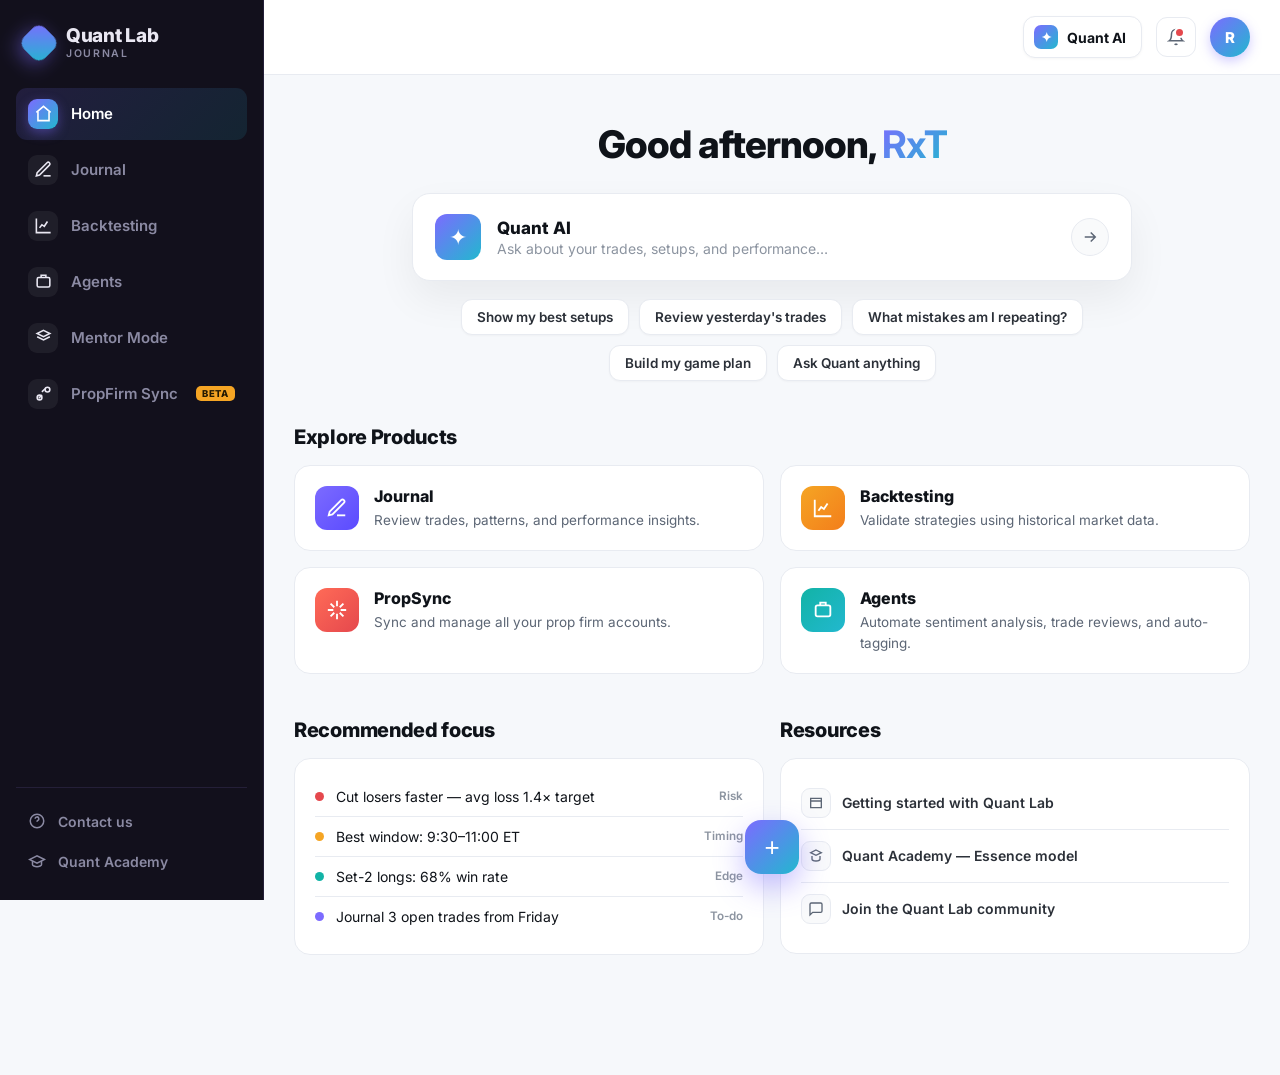
==== home.html @ 618a3f56 "Add Quant Lab home page (branded)" ====
<!doctype html>
<html lang="en">
<head>
<meta charset="utf-8">
<meta name="viewport" content="width=device-width, initial-scale=1">
<title>Quant Lab — Home</title>
<link rel="preconnect" href="https://fonts.googleapis.com">
<link rel="preconnect" href="https://fonts.gstatic.com" crossorigin>
<link href="https://fonts.googleapis.com/css2?family=Inter:wght@400;500;600;700;800&display=swap" rel="stylesheet">
<style>
:root{
  --bg:#f6f8fb; --panel:#ffffff; --ink:#0f1319; --muted:#5c6675; --faint:#8c94a0;
  --line:#e8ebf1; --soft:#f9fafb;
  --purple:#7c6bff; --cyan:#22b8cf; --green:#12b3a6; --amber:#f5a524; --red:#e5484d;
  --grad:linear-gradient(135deg,#7c6bff 0%,#22b8cf 100%);
  --side:#12101c; --side2:#17142400; --side-ink:#e9e7f2; --side-muted:#8b8aa3; --side-line:#241f38;
}
*{margin:0;padding:0;box-sizing:border-box}
html,body{height:100%}
body{font-family:Inter,-apple-system,Segoe UI,sans-serif;background:var(--bg);color:var(--ink);-webkit-font-smoothing:antialiased}
a{color:inherit;text-decoration:none}
.app{display:grid;grid-template-columns:264px 1fr;min-height:100vh}

/* ---------- Sidebar ---------- */
.sidebar{background:var(--side);color:var(--side-ink);display:flex;flex-direction:column;
  padding:20px 16px;position:sticky;top:0;height:100vh;border-right:1px solid var(--side-line)}
.brand{display:flex;align-items:center;gap:12px;padding:6px 8px 22px}
.logo{width:30px;height:30px;border-radius:9px;transform:rotate(45deg);background:var(--grad);
  box-shadow:0 6px 18px rgba(124,107,255,.45)}
.brand-text{font-weight:800;font-size:19px;letter-spacing:-.3px;line-height:1}
.brand-text span{display:block;font-weight:600;font-size:10.5px;letter-spacing:.16em;text-transform:uppercase;color:var(--side-muted);margin-top:4px}
.nav{display:flex;flex-direction:column;gap:4px;margin-top:6px}
.nav a{display:flex;align-items:center;gap:13px;padding:11px 12px;border-radius:11px;color:var(--side-muted);
  font-weight:600;font-size:15px;transition:.15s}
.nav a svg{width:19px;height:19px;flex:0 0 19px}
.nav a:hover{background:#ffffff0d;color:var(--side-ink)}
.nav a.active{background:linear-gradient(135deg,#7c6bff26,#22b8cf1f);color:#fff}
.nav a.active .ic{background:var(--grad);color:#fff}
.ic{width:30px;height:30px;border-radius:9px;display:grid;place-items:center;background:#ffffff0f;color:var(--side-ink);flex:0 0 30px}
.nav a.active .ic{box-shadow:0 4px 12px rgba(124,107,255,.4)}
.badge{margin-left:auto;font-size:9.5px;font-weight:800;letter-spacing:.08em;background:var(--amber);color:#241a02;
  padding:2px 6px;border-radius:5px}
.side-foot{margin-top:auto;display:flex;flex-direction:column;gap:2px;border-top:1px solid var(--side-line);padding-top:14px}
.side-foot a{display:flex;align-items:center;gap:12px;padding:10px 12px;border-radius:10px;color:var(--side-muted);font-weight:600;font-size:14px}
.side-foot a:hover{background:#ffffff0d;color:var(--side-ink)}
.side-foot svg{width:18px;height:18px}

/* ---------- Topbar ---------- */
.main{display:flex;flex-direction:column;min-width:0}
.topbar{display:flex;align-items:center;justify-content:space-between;padding:16px 30px;border-bottom:1px solid var(--line);background:var(--panel);position:sticky;top:0;z-index:5}
.ham{display:none;width:38px;height:38px;border-radius:10px;border:1px solid var(--line);background:#fff;place-items:center}
.ham svg{width:18px;height:18px}
.top-right{display:flex;align-items:center;gap:14px;margin-left:auto}
.ai-pill{display:flex;align-items:center;gap:9px;padding:8px 15px 8px 10px;border:1px solid var(--line);border-radius:12px;background:#fff;font-weight:700;font-size:14px;box-shadow:0 1px 3px rgba(15,19,25,.04)}
.ai-mark{width:24px;height:24px;border-radius:7px;background:var(--grad);display:grid;place-items:center;color:#fff;font-size:13px}
.bell{width:40px;height:40px;border-radius:11px;border:1px solid var(--line);background:#fff;display:grid;place-items:center;position:relative}
.bell svg{width:18px;height:18px;color:var(--muted)}
.bell::after{content:"";position:absolute;top:9px;right:10px;width:7px;height:7px;border-radius:50%;background:var(--red);border:2px solid #fff}
.avatar{width:40px;height:40px;border-radius:50%;background:var(--grad);display:grid;place-items:center;color:#fff;font-weight:800;font-size:15px;box-shadow:0 4px 12px rgba(124,107,255,.35)}

/* ---------- Content ---------- */
.content{padding:46px 30px 120px;max-width:1080px;margin:0 auto;width:100%}
.greeting{text-align:center;font-size:38px;font-weight:800;letter-spacing:-1px;margin-bottom:26px}
.greeting b{background:var(--grad);-webkit-background-clip:text;background-clip:text;-webkit-text-fill-color:transparent}

.assistant{background:#fff;border:1px solid var(--line);border-radius:18px;padding:20px 22px;display:flex;align-items:center;gap:16px;
  box-shadow:0 18px 40px rgba(15,19,25,.06);max-width:720px;margin:0 auto}
.assistant .big-mark{width:46px;height:46px;border-radius:12px;background:var(--grad);display:grid;place-items:center;color:#fff;font-size:22px;flex:0 0 46px}
.assistant .txt{flex:1;min-width:0}
.assistant .txt h3{font-size:17px;font-weight:800}
.assistant .txt p{font-size:14px;color:var(--faint);margin-top:2px}
.assistant .go{width:38px;height:38px;border-radius:50%;background:var(--soft);border:1px solid var(--line);display:grid;place-items:center;color:var(--muted)}
.chips{display:flex;flex-wrap:wrap;justify-content:center;gap:10px;margin:18px auto 0;max-width:720px}
.chip{background:#fff;border:1px solid var(--line);border-radius:11px;padding:9px 15px;font-size:13.5px;font-weight:600;color:#2b3038;
  box-shadow:0 1px 2px rgba(15,19,25,.03);transition:.15s}
.chip:hover{border-color:var(--purple);color:var(--purple);transform:translateY(-1px)}

.section-title{font-size:20px;font-weight:800;letter-spacing:-.3px;margin:44px 0 16px}
.grid{display:grid;grid-template-columns:1fr 1fr;gap:16px}
.tile{background:#fff;border:1px solid var(--line);border-radius:16px;padding:20px;display:flex;gap:15px;align-items:flex-start;transition:.15s}
.tile:hover{transform:translateY(-2px);box-shadow:0 16px 36px rgba(15,19,25,.08);border-color:#dfe3ea}
.tile .tic{width:44px;height:44px;border-radius:12px;display:grid;place-items:center;color:#fff;flex:0 0 44px}
.tile h4{font-size:16px;font-weight:800}
.tile p{font-size:13.5px;color:var(--muted);margin-top:4px;line-height:1.5}
.t-purple{background:linear-gradient(135deg,#7c6bff,#5b4bff)}
.t-amber{background:linear-gradient(135deg,#f5a524,#f37e1b)}
.t-red{background:linear-gradient(135deg,#ff6b57,#e5484d)}
.t-green{background:linear-gradient(135deg,#12b3a6,#22b8cf)}

.two-col{display:grid;grid-template-columns:1fr 1fr;gap:16px}
.card{background:#fff;border:1px solid var(--line);border-radius:16px;padding:18px 20px}
.card h4{font-size:15px;font-weight:800;margin-bottom:12px}
.focus-item{display:flex;align-items:center;gap:12px;padding:11px 0;border-bottom:1px solid var(--line);font-size:14px}
.focus-item:last-child{border-bottom:0}
.dot{width:9px;height:9px;border-radius:50%;flex:0 0 9px}
.focus-item small{margin-left:auto;color:var(--faint);font-weight:600}
.res a{display:flex;align-items:center;gap:11px;padding:11px 0;border-bottom:1px solid var(--line);font-size:14px;font-weight:600;color:#2b3038}
.res a:last-child{border-bottom:0}
.res a:hover{color:var(--purple)}
.res .ri{width:30px;height:30px;border-radius:9px;background:var(--soft);border:1px solid var(--line);display:grid;place-items:center;color:var(--muted)}

.fab{position:fixed;left:calc(50% + 132px);transform:translateX(-50%);bottom:26px;width:54px;height:54px;border-radius:16px;
  background:var(--grad);border:none;color:#fff;font-size:26px;display:grid;place-items:center;
  box-shadow:0 12px 30px rgba(124,107,255,.45);z-index:6}

/* ---------- Responsive ---------- */
.scrim{display:none}
@media(max-width:900px){
  .app{grid-template-columns:1fr}
  .sidebar{position:fixed;left:0;top:0;width:264px;z-index:30;transform:translateX(-100%);transition:.25s}
  .sidebar.open{transform:none}
  .ham{display:grid}
  .grid,.two-col{grid-template-columns:1fr}
  .greeting{font-size:30px}
  .content{padding:34px 18px 120px}
  .fab{left:auto;right:22px;transform:none}
  .scrim.show{display:block;position:fixed;inset:0;background:#0009;z-index:20}
}
</style>
</head>
<body>
<div class="app">
  <!-- Sidebar -->
  <aside class="sidebar" id="sidebar">
    <div class="brand"><div class="logo"></div><div class="brand-text">Quant Lab<span>Journal</span></div></div>
    <nav class="nav">
      <a class="active" href="#"><span class="ic"><svg viewBox="0 0 24 24" fill="none" stroke="currentColor" stroke-width="2"><path d="M3 10.5 12 3l9 7.5"/><path d="M5 9.5V21h14V9.5"/></svg></span>Home</a>
      <a href="#"><span class="ic"><svg viewBox="0 0 24 24" fill="none" stroke="currentColor" stroke-width="2"><path d="M12 20h9"/><path d="M16.5 3.5a2.1 2.1 0 0 1 3 3L7 19l-4 1 1-4Z"/></svg></span>Journal</a>
      <a href="#"><span class="ic"><svg viewBox="0 0 24 24" fill="none" stroke="currentColor" stroke-width="2"><path d="M3 3v18h18"/><path d="M7 15l3-4 3 2 4-6"/></svg></span>Backtesting</a>
      <a href="#"><span class="ic"><svg viewBox="0 0 24 24" fill="none" stroke="currentColor" stroke-width="2"><rect x="4" y="7" width="16" height="12" rx="2"/><path d="M9 7V4h6v3M9 13h.01M15 13h.01"/></svg></span>Agents</a>
      <a href="#"><span class="ic"><svg viewBox="0 0 24 24" fill="none" stroke="currentColor" stroke-width="2"><path d="M12 3l8 4-8 4-8-4 8-4Z"/><path d="M4 11l8 4 8-4"/></svg></span>Mentor Mode</a>
      <a href="#"><span class="ic"><svg viewBox="0 0 24 24" fill="none" stroke="currentColor" stroke-width="2"><path d="M14 6l-4 4M6 18l4-4"/><circle cx="17" cy="7" r="3"/><circle cx="7" cy="17" r="3"/></svg></span>PropFirm Sync<span class="badge">BETA</span></a>
    </nav>
    <div class="side-foot">
      <a href="#"><svg viewBox="0 0 24 24" fill="none" stroke="currentColor" stroke-width="2"><circle cx="12" cy="12" r="9"/><path d="M9.5 9a2.5 2.5 0 1 1 3.5 2.3c-.8.4-1 .9-1 1.7M12 17h.01"/></svg>Contact us</a>
      <a href="#"><svg viewBox="0 0 24 24" fill="none" stroke="currentColor" stroke-width="2"><path d="M22 10 12 5 2 10l10 5 10-5Z"/><path d="M6 12v5c0 1 2.7 2.5 6 2.5s6-1.5 6-2.5v-5"/></svg>Quant Academy</a>
    </div>
  </aside>
  <div class="scrim" id="scrim" onclick="toggle()"></div>

  <!-- Main -->
  <div class="main">
    <header class="topbar">
      <button class="ham" onclick="toggle()"><svg viewBox="0 0 24 24" fill="none" stroke="currentColor" stroke-width="2"><path d="M3 6h18M3 12h18M3 18h18"/></svg></button>
      <div class="top-right">
        <div class="ai-pill"><span class="ai-mark">✦</span>Quant AI</div>
        <button class="bell"><svg viewBox="0 0 24 24" fill="none" stroke="currentColor" stroke-width="2"><path d="M18 8a6 6 0 1 0-12 0c0 7-3 9-3 9h18s-3-2-3-9"/><path d="M13.7 21a2 2 0 0 1-3.4 0"/></svg></button>
        <div class="avatar">R</div>
      </div>
    </header>

    <main class="content">
      <h1 class="greeting">Good afternoon, <b>RxT</b></h1>

      <div class="assistant">
        <div class="big-mark">✦</div>
        <div class="txt">
          <h3>Quant AI</h3>
          <p>Ask about your trades, setups, and performance…</p>
        </div>
        <div class="go"><svg viewBox="0 0 24 24" width="18" fill="none" stroke="currentColor" stroke-width="2"><path d="M5 12h14M13 6l6 6-6 6"/></svg></div>
      </div>

      <div class="chips">
        <div class="chip">Show my best setups</div>
        <div class="chip">Review yesterday's trades</div>
        <div class="chip">What mistakes am I repeating?</div>
        <div class="chip">Build my game plan</div>
        <div class="chip">Ask Quant anything</div>
      </div>

      <h2 class="section-title">Explore Products</h2>
      <div class="grid">
        <a class="tile"><div class="tic t-purple"><svg viewBox="0 0 24 24" width="22" fill="none" stroke="currentColor" stroke-width="2"><path d="M12 20h9"/><path d="M16.5 3.5a2.1 2.1 0 0 1 3 3L7 19l-4 1 1-4Z"/></svg></div><div><h4>Journal</h4><p>Review trades, patterns, and performance insights.</p></div></a>
        <a class="tile"><div class="tic t-amber"><svg viewBox="0 0 24 24" width="22" fill="none" stroke="currentColor" stroke-width="2"><path d="M3 3v18h18"/><path d="M7 15l3-4 3 2 4-6"/></svg></div><div><h4>Backtesting</h4><p>Validate strategies using historical market data.</p></div></a>
        <a class="tile"><div class="tic t-red"><svg viewBox="0 0 24 24" width="22" fill="none" stroke="currentColor" stroke-width="2"><path d="M12 2v6M12 16v6M2 12h6M16 12h6M5 5l4 4M15 15l4 4M19 5l-4 4M9 15l-4 4"/></svg></div><div><h4>PropSync</h4><p>Sync and manage all your prop firm accounts.</p></div></a>
        <a class="tile"><div class="tic t-green"><svg viewBox="0 0 24 24" width="22" fill="none" stroke="currentColor" stroke-width="2"><rect x="4" y="7" width="16" height="12" rx="2"/><path d="M9 7V4h6v3M9 13h.01M15 13h.01"/></svg></div><div><h4>Agents</h4><p>Automate sentiment analysis, trade reviews, and auto-tagging.</p></div></a>
      </div>

      <div class="two-col" style="margin-top:44px">
        <div>
          <h2 class="section-title" style="margin:0 0 16px">Recommended focus</h2>
          <div class="card focus">
            <div class="focus-item"><span class="dot" style="background:var(--red)"></span>Cut losers faster — avg loss 1.4× target<small>Risk</small></div>
            <div class="focus-item"><span class="dot" style="background:var(--amber)"></span>Best window: 9:30–11:00 ET<small>Timing</small></div>
            <div class="focus-item"><span class="dot" style="background:var(--green)"></span>Set-2 longs: 68% win rate<small>Edge</small></div>
            <div class="focus-item"><span class="dot" style="background:var(--purple)"></span>Journal 3 open trades from Friday<small>To-do</small></div>
          </div>
        </div>
        <div>
          <h2 class="section-title" style="margin:0 0 16px">Resources</h2>
          <div class="card res">
            <a><span class="ri"><svg viewBox="0 0 24 24" width="16" fill="none" stroke="currentColor" stroke-width="2"><path d="M4 5h16v14H4zM4 9h16"/></svg></span>Getting started with Quant Lab</a>
            <a><span class="ri"><svg viewBox="0 0 24 24" width="16" fill="none" stroke="currentColor" stroke-width="2"><path d="M12 3l8 4-8 4-8-4 8-4Z"/><path d="M6 12v5c0 1 2.7 2.5 6 2.5s6-1.5 6-2.5v-5"/></svg></span>Quant Academy — Essence model</a>
            <a><span class="ri"><svg viewBox="0 0 24 24" width="16" fill="none" stroke="currentColor" stroke-width="2"><path d="M21 15a2 2 0 0 1-2 2H7l-4 4V5a2 2 0 0 1 2-2h14a2 2 0 0 1 2 2z"/></svg></span>Join the Quant Lab community</a>
          </div>
        </div>
      </div>
    </main>
  </div>
</div>

<button class="fab" title="New trade">+</button>
<script>
function toggle(){document.getElementById('sidebar').classList.toggle('open');document.getElementById('scrim').classList.toggle('show')}
</script>
</body>
</html>
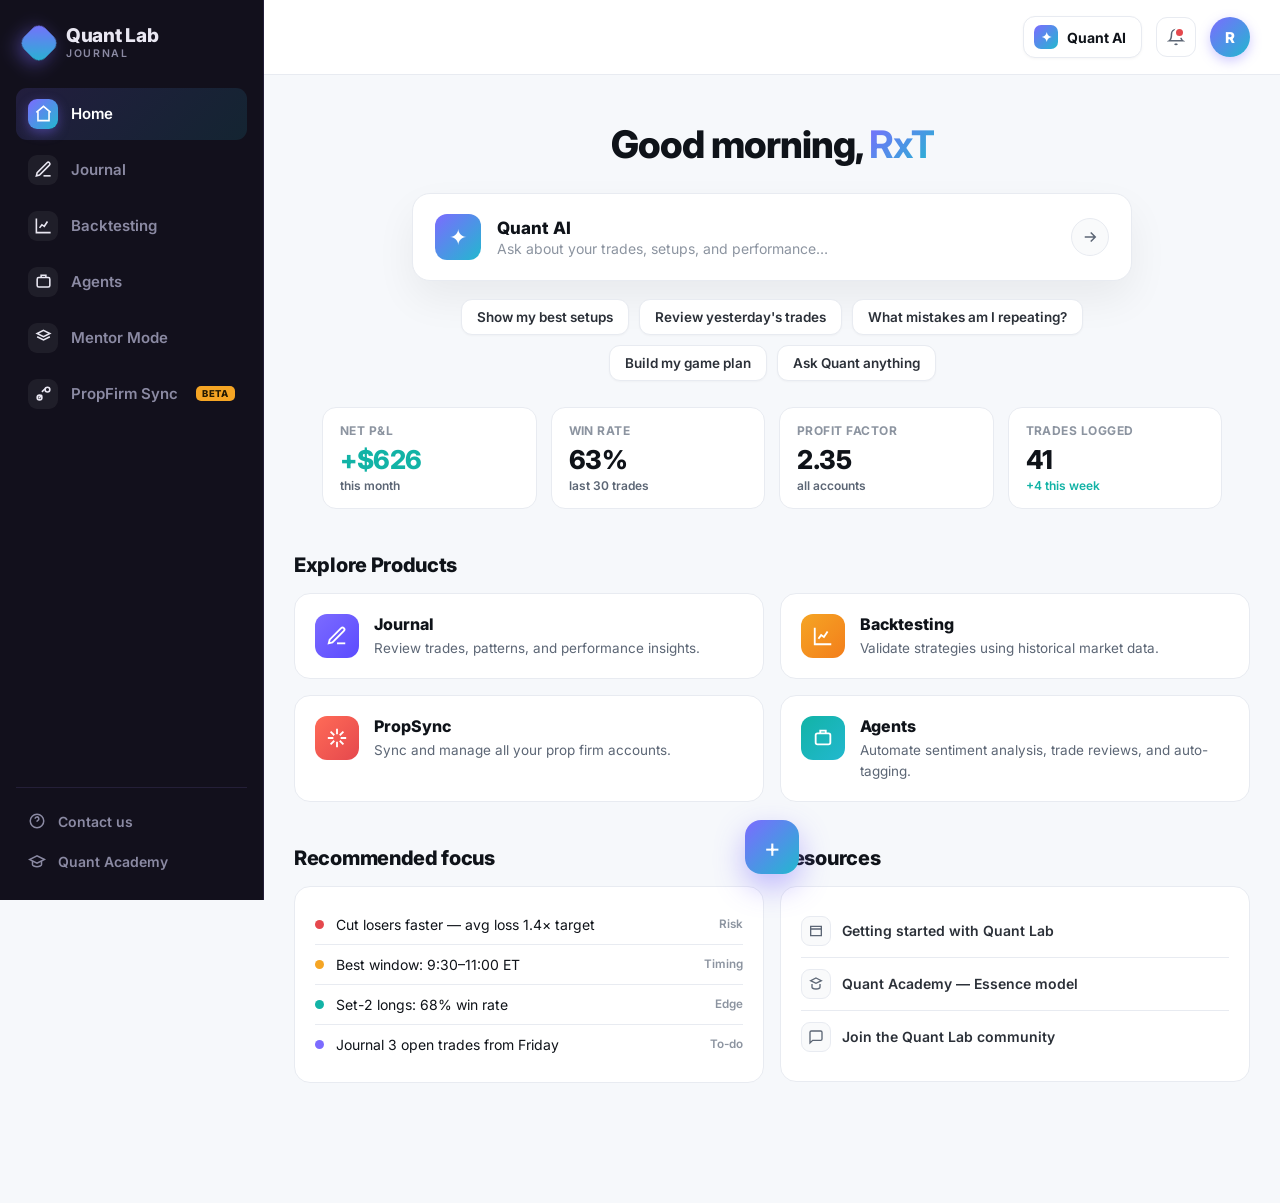
==== commit bc583bc2: "Wire journal links + flesh out home; add coming-soon pages" ====
--- a/home.html
+++ b/home.html
@@ -75,6 +75,13 @@
   box-shadow:0 1px 2px rgba(15,19,25,.03);transition:.15s}
 .chip:hover{border-color:var(--purple);color:var(--purple);transform:translateY(-1px)}
 
+.stats{display:grid;grid-template-columns:repeat(4,1fr);gap:14px;max-width:900px;margin:26px auto 0}
+.stat{background:#fff;border:1px solid var(--line);border-radius:14px;padding:15px 17px}
+.s-lbl{font-size:12px;font-weight:700;letter-spacing:.04em;text-transform:uppercase;color:var(--faint)}
+.s-val{font-size:26px;font-weight:800;letter-spacing:-.5px;margin-top:6px}
+.s-sub{font-size:12px;color:var(--muted);margin-top:3px;font-weight:600}
+.pos{color:var(--green)}
+
 .section-title{font-size:20px;font-weight:800;letter-spacing:-.3px;margin:44px 0 16px}
 .grid{display:grid;grid-template-columns:1fr 1fr;gap:16px}
 .tile{background:#fff;border:1px solid var(--line);border-radius:16px;padding:20px;display:flex;gap:15px;align-items:flex-start;transition:.15s}
@@ -124,12 +131,12 @@
   <aside class="sidebar" id="sidebar">
     <div class="brand"><div class="logo"></div><div class="brand-text">Quant Lab<span>Journal</span></div></div>
     <nav class="nav">
-      <a class="active" href="#"><span class="ic"><svg viewBox="0 0 24 24" fill="none" stroke="currentColor" stroke-width="2"><path d="M3 10.5 12 3l9 7.5"/><path d="M5 9.5V21h14V9.5"/></svg></span>Home</a>
-      <a href="#"><span class="ic"><svg viewBox="0 0 24 24" fill="none" stroke="currentColor" stroke-width="2"><path d="M12 20h9"/><path d="M16.5 3.5a2.1 2.1 0 0 1 3 3L7 19l-4 1 1-4Z"/></svg></span>Journal</a>
-      <a href="#"><span class="ic"><svg viewBox="0 0 24 24" fill="none" stroke="currentColor" stroke-width="2"><path d="M3 3v18h18"/><path d="M7 15l3-4 3 2 4-6"/></svg></span>Backtesting</a>
-      <a href="#"><span class="ic"><svg viewBox="0 0 24 24" fill="none" stroke="currentColor" stroke-width="2"><rect x="4" y="7" width="16" height="12" rx="2"/><path d="M9 7V4h6v3M9 13h.01M15 13h.01"/></svg></span>Agents</a>
-      <a href="#"><span class="ic"><svg viewBox="0 0 24 24" fill="none" stroke="currentColor" stroke-width="2"><path d="M12 3l8 4-8 4-8-4 8-4Z"/><path d="M4 11l8 4 8-4"/></svg></span>Mentor Mode</a>
-      <a href="#"><span class="ic"><svg viewBox="0 0 24 24" fill="none" stroke="currentColor" stroke-width="2"><path d="M14 6l-4 4M6 18l4-4"/><circle cx="17" cy="7" r="3"/><circle cx="7" cy="17" r="3"/></svg></span>PropFirm Sync<span class="badge">BETA</span></a>
+      <a class="active" href="home.html"><span class="ic"><svg viewBox="0 0 24 24" fill="none" stroke="currentColor" stroke-width="2"><path d="M3 10.5 12 3l9 7.5"/><path d="M5 9.5V21h14V9.5"/></svg></span>Home</a>
+      <a href="index.html#trades"><span class="ic"><svg viewBox="0 0 24 24" fill="none" stroke="currentColor" stroke-width="2"><path d="M12 20h9"/><path d="M16.5 3.5a2.1 2.1 0 0 1 3 3L7 19l-4 1 1-4Z"/></svg></span>Journal</a>
+      <a href="soon.html?p=Backtesting"><span class="ic"><svg viewBox="0 0 24 24" fill="none" stroke="currentColor" stroke-width="2"><path d="M3 3v18h18"/><path d="M7 15l3-4 3 2 4-6"/></svg></span>Backtesting</a>
+      <a href="index.html#insights"><span class="ic"><svg viewBox="0 0 24 24" fill="none" stroke="currentColor" stroke-width="2"><rect x="4" y="7" width="16" height="12" rx="2"/><path d="M9 7V4h6v3M9 13h.01M15 13h.01"/></svg></span>Agents</a>
+      <a href="soon.html?p=Mentor+Mode"><span class="ic"><svg viewBox="0 0 24 24" fill="none" stroke="currentColor" stroke-width="2"><path d="M12 3l8 4-8 4-8-4 8-4Z"/><path d="M4 11l8 4 8-4"/></svg></span>Mentor Mode</a>
+      <a href="index.html#propfirm"><span class="ic"><svg viewBox="0 0 24 24" fill="none" stroke="currentColor" stroke-width="2"><path d="M14 6l-4 4M6 18l4-4"/><circle cx="17" cy="7" r="3"/><circle cx="7" cy="17" r="3"/></svg></span>PropFirm Sync<span class="badge">BETA</span></a>
     </nav>
     <div class="side-foot">
       <a href="#"><svg viewBox="0 0 24 24" fill="none" stroke="currentColor" stroke-width="2"><circle cx="12" cy="12" r="9"/><path d="M9.5 9a2.5 2.5 0 1 1 3.5 2.3c-.8.4-1 .9-1 1.7M12 17h.01"/></svg>Contact us</a>
@@ -150,31 +157,39 @@
     </header>
 
     <main class="content">
-      <h1 class="greeting">Good afternoon, <b>RxT</b></h1>
-
-      <div class="assistant">
+      <h1 class="greeting"><span id="greet">Good afternoon, </span><b>RxT</b></h1>
+
+      <a class="assistant" href="index.html#insights">
         <div class="big-mark">✦</div>
         <div class="txt">
           <h3>Quant AI</h3>
           <p>Ask about your trades, setups, and performance…</p>
         </div>
         <div class="go"><svg viewBox="0 0 24 24" width="18" fill="none" stroke="currentColor" stroke-width="2"><path d="M5 12h14M13 6l6 6-6 6"/></svg></div>
-      </div>
+      </a>
 
       <div class="chips">
-        <div class="chip">Show my best setups</div>
-        <div class="chip">Review yesterday's trades</div>
-        <div class="chip">What mistakes am I repeating?</div>
-        <div class="chip">Build my game plan</div>
-        <div class="chip">Ask Quant anything</div>
+        <a class="chip" href="index.html#insights">Show my best setups</a>
+        <a class="chip" href="index.html#trades">Review yesterday's trades</a>
+        <a class="chip" href="index.html#insights">What mistakes am I repeating?</a>
+        <a class="chip" href="index.html#playbook">Build my game plan</a>
+        <a class="chip" href="index.html#insights">Ask Quant anything</a>
+      </div>
+
+      <!-- Stats glance -->
+      <div class="stats">
+        <div class="stat"><div class="s-lbl">Net P&amp;L</div><div class="s-val pos">+$626</div><div class="s-sub">this month</div></div>
+        <div class="stat"><div class="s-lbl">Win rate</div><div class="s-val">63%</div><div class="s-sub">last 30 trades</div></div>
+        <div class="stat"><div class="s-lbl">Profit factor</div><div class="s-val">2.35</div><div class="s-sub">all accounts</div></div>
+        <div class="stat"><div class="s-lbl">Trades logged</div><div class="s-val">41</div><div class="s-sub pos">+4 this week</div></div>
       </div>
 
       <h2 class="section-title">Explore Products</h2>
       <div class="grid">
-        <a class="tile"><div class="tic t-purple"><svg viewBox="0 0 24 24" width="22" fill="none" stroke="currentColor" stroke-width="2"><path d="M12 20h9"/><path d="M16.5 3.5a2.1 2.1 0 0 1 3 3L7 19l-4 1 1-4Z"/></svg></div><div><h4>Journal</h4><p>Review trades, patterns, and performance insights.</p></div></a>
-        <a class="tile"><div class="tic t-amber"><svg viewBox="0 0 24 24" width="22" fill="none" stroke="currentColor" stroke-width="2"><path d="M3 3v18h18"/><path d="M7 15l3-4 3 2 4-6"/></svg></div><div><h4>Backtesting</h4><p>Validate strategies using historical market data.</p></div></a>
-        <a class="tile"><div class="tic t-red"><svg viewBox="0 0 24 24" width="22" fill="none" stroke="currentColor" stroke-width="2"><path d="M12 2v6M12 16v6M2 12h6M16 12h6M5 5l4 4M15 15l4 4M19 5l-4 4M9 15l-4 4"/></svg></div><div><h4>PropSync</h4><p>Sync and manage all your prop firm accounts.</p></div></a>
-        <a class="tile"><div class="tic t-green"><svg viewBox="0 0 24 24" width="22" fill="none" stroke="currentColor" stroke-width="2"><rect x="4" y="7" width="16" height="12" rx="2"/><path d="M9 7V4h6v3M9 13h.01M15 13h.01"/></svg></div><div><h4>Agents</h4><p>Automate sentiment analysis, trade reviews, and auto-tagging.</p></div></a>
+        <a class="tile" href="index.html#dashboard"><div class="tic t-purple"><svg viewBox="0 0 24 24" width="22" fill="none" stroke="currentColor" stroke-width="2"><path d="M12 20h9"/><path d="M16.5 3.5a2.1 2.1 0 0 1 3 3L7 19l-4 1 1-4Z"/></svg></div><div><h4>Journal</h4><p>Review trades, patterns, and performance insights.</p></div></a>
+        <a class="tile" href="soon.html?p=Backtesting"><div class="tic t-amber"><svg viewBox="0 0 24 24" width="22" fill="none" stroke="currentColor" stroke-width="2"><path d="M3 3v18h18"/><path d="M7 15l3-4 3 2 4-6"/></svg></div><div><h4>Backtesting</h4><p>Validate strategies using historical market data.</p></div></a>
+        <a class="tile" href="index.html#propfirm"><div class="tic t-red"><svg viewBox="0 0 24 24" width="22" fill="none" stroke="currentColor" stroke-width="2"><path d="M12 2v6M12 16v6M2 12h6M16 12h6M5 5l4 4M15 15l4 4M19 5l-4 4M9 15l-4 4"/></svg></div><div><h4>PropSync</h4><p>Sync and manage all your prop firm accounts.</p></div></a>
+        <a class="tile" href="index.html#insights"><div class="tic t-green"><svg viewBox="0 0 24 24" width="22" fill="none" stroke="currentColor" stroke-width="2"><rect x="4" y="7" width="16" height="12" rx="2"/><path d="M9 7V4h6v3M9 13h.01M15 13h.01"/></svg></div><div><h4>Agents</h4><p>Automate sentiment analysis, trade reviews, and auto-tagging.</p></div></a>
       </div>
 
       <div class="two-col" style="margin-top:44px">
@@ -190,9 +205,9 @@
         <div>
           <h2 class="section-title" style="margin:0 0 16px">Resources</h2>
           <div class="card res">
-            <a><span class="ri"><svg viewBox="0 0 24 24" width="16" fill="none" stroke="currentColor" stroke-width="2"><path d="M4 5h16v14H4zM4 9h16"/></svg></span>Getting started with Quant Lab</a>
-            <a><span class="ri"><svg viewBox="0 0 24 24" width="16" fill="none" stroke="currentColor" stroke-width="2"><path d="M12 3l8 4-8 4-8-4 8-4Z"/><path d="M6 12v5c0 1 2.7 2.5 6 2.5s6-1.5 6-2.5v-5"/></svg></span>Quant Academy — Essence model</a>
-            <a><span class="ri"><svg viewBox="0 0 24 24" width="16" fill="none" stroke="currentColor" stroke-width="2"><path d="M21 15a2 2 0 0 1-2 2H7l-4 4V5a2 2 0 0 1 2-2h14a2 2 0 0 1 2 2z"/></svg></span>Join the Quant Lab community</a>
+            <a href="index.html#dashboard"><span class="ri"><svg viewBox="0 0 24 24" width="16" fill="none" stroke="currentColor" stroke-width="2"><path d="M4 5h16v14H4zM4 9h16"/></svg></span>Getting started with Quant Lab</a>
+            <a href="https://thequantlab.trading" target="_blank"><span class="ri"><svg viewBox="0 0 24 24" width="16" fill="none" stroke="currentColor" stroke-width="2"><path d="M12 3l8 4-8 4-8-4 8-4Z"/><path d="M6 12v5c0 1 2.7 2.5 6 2.5s6-1.5 6-2.5v-5"/></svg></span>Quant Academy — Essence model</a>
+            <a href="https://x.com/quantlabHQ" target="_blank"><span class="ri"><svg viewBox="0 0 24 24" width="16" fill="none" stroke="currentColor" stroke-width="2"><path d="M21 15a2 2 0 0 1-2 2H7l-4 4V5a2 2 0 0 1 2-2h14a2 2 0 0 1 2 2z"/></svg></span>Join the Quant Lab community</a>
           </div>
         </div>
       </div>
@@ -200,9 +215,12 @@
   </div>
 </div>
 
-<button class="fab" title="New trade">+</button>
+<a class="fab" href="index.html#trades" title="Log a trade">+</a>
 <script>
 function toggle(){document.getElementById('sidebar').classList.toggle('open');document.getElementById('scrim').classList.toggle('show')}
+// time-aware greeting
+(function(){var h=new Date().getHours();var g=h<12?'Good morning':h<18?'Good afternoon':'Good evening';
+  var el=document.getElementById('greet');if(el)el.textContent=g+', ';})();
 </script>
 </body>
 </html>
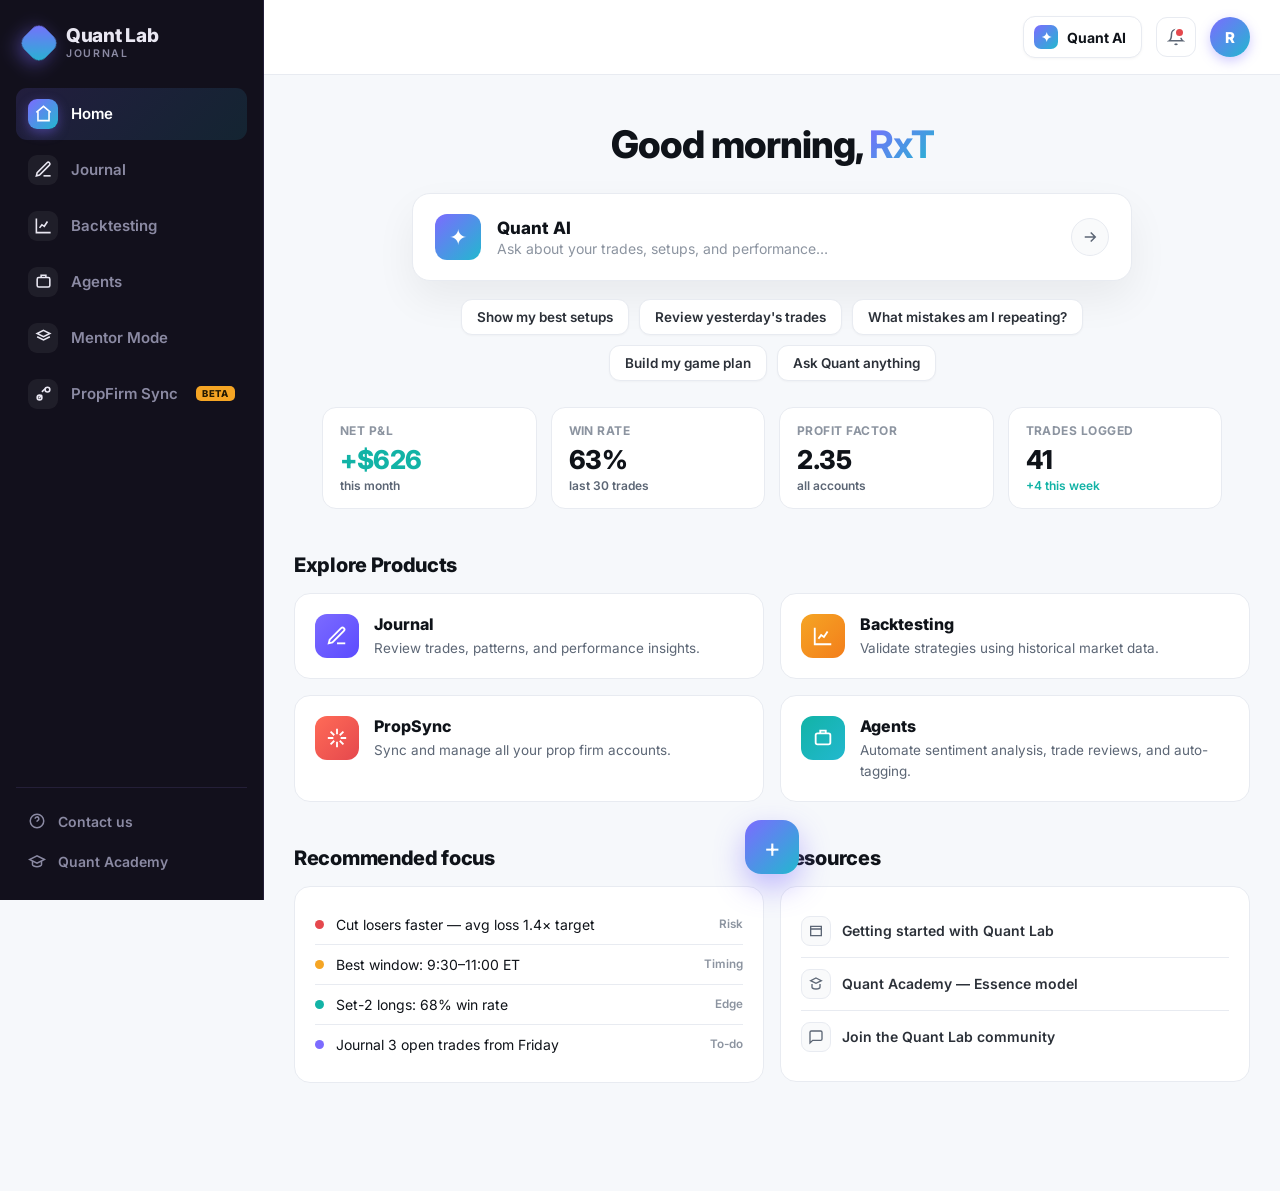
==== commit d68d6b55: "Make home the landing (/); move journal app to journal.html" ====
--- a/home.html
+++ b/home.html
@@ -1,226 +1,4 @@
-<!doctype html>
-<html lang="en">
-<head>
-<meta charset="utf-8">
-<meta name="viewport" content="width=device-width, initial-scale=1">
-<title>Quant Lab — Home</title>
-<link rel="preconnect" href="https://fonts.googleapis.com">
-<link rel="preconnect" href="https://fonts.gstatic.com" crossorigin>
-<link href="https://fonts.googleapis.com/css2?family=Inter:wght@400;500;600;700;800&display=swap" rel="stylesheet">
-<style>
-:root{
-  --bg:#f6f8fb; --panel:#ffffff; --ink:#0f1319; --muted:#5c6675; --faint:#8c94a0;
-  --line:#e8ebf1; --soft:#f9fafb;
-  --purple:#7c6bff; --cyan:#22b8cf; --green:#12b3a6; --amber:#f5a524; --red:#e5484d;
-  --grad:linear-gradient(135deg,#7c6bff 0%,#22b8cf 100%);
-  --side:#12101c; --side2:#17142400; --side-ink:#e9e7f2; --side-muted:#8b8aa3; --side-line:#241f38;
-}
-*{margin:0;padding:0;box-sizing:border-box}
-html,body{height:100%}
-body{font-family:Inter,-apple-system,Segoe UI,sans-serif;background:var(--bg);color:var(--ink);-webkit-font-smoothing:antialiased}
-a{color:inherit;text-decoration:none}
-.app{display:grid;grid-template-columns:264px 1fr;min-height:100vh}
-
-/* ---------- Sidebar ---------- */
-.sidebar{background:var(--side);color:var(--side-ink);display:flex;flex-direction:column;
-  padding:20px 16px;position:sticky;top:0;height:100vh;border-right:1px solid var(--side-line)}
-.brand{display:flex;align-items:center;gap:12px;padding:6px 8px 22px}
-.logo{width:30px;height:30px;border-radius:9px;transform:rotate(45deg);background:var(--grad);
-  box-shadow:0 6px 18px rgba(124,107,255,.45)}
-.brand-text{font-weight:800;font-size:19px;letter-spacing:-.3px;line-height:1}
-.brand-text span{display:block;font-weight:600;font-size:10.5px;letter-spacing:.16em;text-transform:uppercase;color:var(--side-muted);margin-top:4px}
-.nav{display:flex;flex-direction:column;gap:4px;margin-top:6px}
-.nav a{display:flex;align-items:center;gap:13px;padding:11px 12px;border-radius:11px;color:var(--side-muted);
-  font-weight:600;font-size:15px;transition:.15s}
-.nav a svg{width:19px;height:19px;flex:0 0 19px}
-.nav a:hover{background:#ffffff0d;color:var(--side-ink)}
-.nav a.active{background:linear-gradient(135deg,#7c6bff26,#22b8cf1f);color:#fff}
-.nav a.active .ic{background:var(--grad);color:#fff}
-.ic{width:30px;height:30px;border-radius:9px;display:grid;place-items:center;background:#ffffff0f;color:var(--side-ink);flex:0 0 30px}
-.nav a.active .ic{box-shadow:0 4px 12px rgba(124,107,255,.4)}
-.badge{margin-left:auto;font-size:9.5px;font-weight:800;letter-spacing:.08em;background:var(--amber);color:#241a02;
-  padding:2px 6px;border-radius:5px}
-.side-foot{margin-top:auto;display:flex;flex-direction:column;gap:2px;border-top:1px solid var(--side-line);padding-top:14px}
-.side-foot a{display:flex;align-items:center;gap:12px;padding:10px 12px;border-radius:10px;color:var(--side-muted);font-weight:600;font-size:14px}
-.side-foot a:hover{background:#ffffff0d;color:var(--side-ink)}
-.side-foot svg{width:18px;height:18px}
-
-/* ---------- Topbar ---------- */
-.main{display:flex;flex-direction:column;min-width:0}
-.topbar{display:flex;align-items:center;justify-content:space-between;padding:16px 30px;border-bottom:1px solid var(--line);background:var(--panel);position:sticky;top:0;z-index:5}
-.ham{display:none;width:38px;height:38px;border-radius:10px;border:1px solid var(--line);background:#fff;place-items:center}
-.ham svg{width:18px;height:18px}
-.top-right{display:flex;align-items:center;gap:14px;margin-left:auto}
-.ai-pill{display:flex;align-items:center;gap:9px;padding:8px 15px 8px 10px;border:1px solid var(--line);border-radius:12px;background:#fff;font-weight:700;font-size:14px;box-shadow:0 1px 3px rgba(15,19,25,.04)}
-.ai-mark{width:24px;height:24px;border-radius:7px;background:var(--grad);display:grid;place-items:center;color:#fff;font-size:13px}
-.bell{width:40px;height:40px;border-radius:11px;border:1px solid var(--line);background:#fff;display:grid;place-items:center;position:relative}
-.bell svg{width:18px;height:18px;color:var(--muted)}
-.bell::after{content:"";position:absolute;top:9px;right:10px;width:7px;height:7px;border-radius:50%;background:var(--red);border:2px solid #fff}
-.avatar{width:40px;height:40px;border-radius:50%;background:var(--grad);display:grid;place-items:center;color:#fff;font-weight:800;font-size:15px;box-shadow:0 4px 12px rgba(124,107,255,.35)}
-
-/* ---------- Content ---------- */
-.content{padding:46px 30px 120px;max-width:1080px;margin:0 auto;width:100%}
-.greeting{text-align:center;font-size:38px;font-weight:800;letter-spacing:-1px;margin-bottom:26px}
-.greeting b{background:var(--grad);-webkit-background-clip:text;background-clip:text;-webkit-text-fill-color:transparent}
-
-.assistant{background:#fff;border:1px solid var(--line);border-radius:18px;padding:20px 22px;display:flex;align-items:center;gap:16px;
-  box-shadow:0 18px 40px rgba(15,19,25,.06);max-width:720px;margin:0 auto}
-.assistant .big-mark{width:46px;height:46px;border-radius:12px;background:var(--grad);display:grid;place-items:center;color:#fff;font-size:22px;flex:0 0 46px}
-.assistant .txt{flex:1;min-width:0}
-.assistant .txt h3{font-size:17px;font-weight:800}
-.assistant .txt p{font-size:14px;color:var(--faint);margin-top:2px}
-.assistant .go{width:38px;height:38px;border-radius:50%;background:var(--soft);border:1px solid var(--line);display:grid;place-items:center;color:var(--muted)}
-.chips{display:flex;flex-wrap:wrap;justify-content:center;gap:10px;margin:18px auto 0;max-width:720px}
-.chip{background:#fff;border:1px solid var(--line);border-radius:11px;padding:9px 15px;font-size:13.5px;font-weight:600;color:#2b3038;
-  box-shadow:0 1px 2px rgba(15,19,25,.03);transition:.15s}
-.chip:hover{border-color:var(--purple);color:var(--purple);transform:translateY(-1px)}
-
-.stats{display:grid;grid-template-columns:repeat(4,1fr);gap:14px;max-width:900px;margin:26px auto 0}
-.stat{background:#fff;border:1px solid var(--line);border-radius:14px;padding:15px 17px}
-.s-lbl{font-size:12px;font-weight:700;letter-spacing:.04em;text-transform:uppercase;color:var(--faint)}
-.s-val{font-size:26px;font-weight:800;letter-spacing:-.5px;margin-top:6px}
-.s-sub{font-size:12px;color:var(--muted);margin-top:3px;font-weight:600}
-.pos{color:var(--green)}
-
-.section-title{font-size:20px;font-weight:800;letter-spacing:-.3px;margin:44px 0 16px}
-.grid{display:grid;grid-template-columns:1fr 1fr;gap:16px}
-.tile{background:#fff;border:1px solid var(--line);border-radius:16px;padding:20px;display:flex;gap:15px;align-items:flex-start;transition:.15s}
-.tile:hover{transform:translateY(-2px);box-shadow:0 16px 36px rgba(15,19,25,.08);border-color:#dfe3ea}
-.tile .tic{width:44px;height:44px;border-radius:12px;display:grid;place-items:center;color:#fff;flex:0 0 44px}
-.tile h4{font-size:16px;font-weight:800}
-.tile p{font-size:13.5px;color:var(--muted);margin-top:4px;line-height:1.5}
-.t-purple{background:linear-gradient(135deg,#7c6bff,#5b4bff)}
-.t-amber{background:linear-gradient(135deg,#f5a524,#f37e1b)}
-.t-red{background:linear-gradient(135deg,#ff6b57,#e5484d)}
-.t-green{background:linear-gradient(135deg,#12b3a6,#22b8cf)}
-
-.two-col{display:grid;grid-template-columns:1fr 1fr;gap:16px}
-.card{background:#fff;border:1px solid var(--line);border-radius:16px;padding:18px 20px}
-.card h4{font-size:15px;font-weight:800;margin-bottom:12px}
-.focus-item{display:flex;align-items:center;gap:12px;padding:11px 0;border-bottom:1px solid var(--line);font-size:14px}
-.focus-item:last-child{border-bottom:0}
-.dot{width:9px;height:9px;border-radius:50%;flex:0 0 9px}
-.focus-item small{margin-left:auto;color:var(--faint);font-weight:600}
-.res a{display:flex;align-items:center;gap:11px;padding:11px 0;border-bottom:1px solid var(--line);font-size:14px;font-weight:600;color:#2b3038}
-.res a:last-child{border-bottom:0}
-.res a:hover{color:var(--purple)}
-.res .ri{width:30px;height:30px;border-radius:9px;background:var(--soft);border:1px solid var(--line);display:grid;place-items:center;color:var(--muted)}
-
-.fab{position:fixed;left:calc(50% + 132px);transform:translateX(-50%);bottom:26px;width:54px;height:54px;border-radius:16px;
-  background:var(--grad);border:none;color:#fff;font-size:26px;display:grid;place-items:center;
-  box-shadow:0 12px 30px rgba(124,107,255,.45);z-index:6}
-
-/* ---------- Responsive ---------- */
-.scrim{display:none}
-@media(max-width:900px){
-  .app{grid-template-columns:1fr}
-  .sidebar{position:fixed;left:0;top:0;width:264px;z-index:30;transform:translateX(-100%);transition:.25s}
-  .sidebar.open{transform:none}
-  .ham{display:grid}
-  .grid,.two-col{grid-template-columns:1fr}
-  .greeting{font-size:30px}
-  .content{padding:34px 18px 120px}
-  .fab{left:auto;right:22px;transform:none}
-  .scrim.show{display:block;position:fixed;inset:0;background:#0009;z-index:20}
-}
-</style>
-</head>
-<body>
-<div class="app">
-  <!-- Sidebar -->
-  <aside class="sidebar" id="sidebar">
-    <div class="brand"><div class="logo"></div><div class="brand-text">Quant Lab<span>Journal</span></div></div>
-    <nav class="nav">
-      <a class="active" href="home.html"><span class="ic"><svg viewBox="0 0 24 24" fill="none" stroke="currentColor" stroke-width="2"><path d="M3 10.5 12 3l9 7.5"/><path d="M5 9.5V21h14V9.5"/></svg></span>Home</a>
-      <a href="index.html#trades"><span class="ic"><svg viewBox="0 0 24 24" fill="none" stroke="currentColor" stroke-width="2"><path d="M12 20h9"/><path d="M16.5 3.5a2.1 2.1 0 0 1 3 3L7 19l-4 1 1-4Z"/></svg></span>Journal</a>
-      <a href="soon.html?p=Backtesting"><span class="ic"><svg viewBox="0 0 24 24" fill="none" stroke="currentColor" stroke-width="2"><path d="M3 3v18h18"/><path d="M7 15l3-4 3 2 4-6"/></svg></span>Backtesting</a>
-      <a href="index.html#insights"><span class="ic"><svg viewBox="0 0 24 24" fill="none" stroke="currentColor" stroke-width="2"><rect x="4" y="7" width="16" height="12" rx="2"/><path d="M9 7V4h6v3M9 13h.01M15 13h.01"/></svg></span>Agents</a>
-      <a href="soon.html?p=Mentor+Mode"><span class="ic"><svg viewBox="0 0 24 24" fill="none" stroke="currentColor" stroke-width="2"><path d="M12 3l8 4-8 4-8-4 8-4Z"/><path d="M4 11l8 4 8-4"/></svg></span>Mentor Mode</a>
-      <a href="index.html#propfirm"><span class="ic"><svg viewBox="0 0 24 24" fill="none" stroke="currentColor" stroke-width="2"><path d="M14 6l-4 4M6 18l4-4"/><circle cx="17" cy="7" r="3"/><circle cx="7" cy="17" r="3"/></svg></span>PropFirm Sync<span class="badge">BETA</span></a>
-    </nav>
-    <div class="side-foot">
-      <a href="#"><svg viewBox="0 0 24 24" fill="none" stroke="currentColor" stroke-width="2"><circle cx="12" cy="12" r="9"/><path d="M9.5 9a2.5 2.5 0 1 1 3.5 2.3c-.8.4-1 .9-1 1.7M12 17h.01"/></svg>Contact us</a>
-      <a href="#"><svg viewBox="0 0 24 24" fill="none" stroke="currentColor" stroke-width="2"><path d="M22 10 12 5 2 10l10 5 10-5Z"/><path d="M6 12v5c0 1 2.7 2.5 6 2.5s6-1.5 6-2.5v-5"/></svg>Quant Academy</a>
-    </div>
-  </aside>
-  <div class="scrim" id="scrim" onclick="toggle()"></div>
-
-  <!-- Main -->
-  <div class="main">
-    <header class="topbar">
-      <button class="ham" onclick="toggle()"><svg viewBox="0 0 24 24" fill="none" stroke="currentColor" stroke-width="2"><path d="M3 6h18M3 12h18M3 18h18"/></svg></button>
-      <div class="top-right">
-        <div class="ai-pill"><span class="ai-mark">✦</span>Quant AI</div>
-        <button class="bell"><svg viewBox="0 0 24 24" fill="none" stroke="currentColor" stroke-width="2"><path d="M18 8a6 6 0 1 0-12 0c0 7-3 9-3 9h18s-3-2-3-9"/><path d="M13.7 21a2 2 0 0 1-3.4 0"/></svg></button>
-        <div class="avatar">R</div>
-      </div>
-    </header>
-
-    <main class="content">
-      <h1 class="greeting"><span id="greet">Good afternoon, </span><b>RxT</b></h1>
-
-      <a class="assistant" href="index.html#insights">
-        <div class="big-mark">✦</div>
-        <div class="txt">
-          <h3>Quant AI</h3>
-          <p>Ask about your trades, setups, and performance…</p>
-        </div>
-        <div class="go"><svg viewBox="0 0 24 24" width="18" fill="none" stroke="currentColor" stroke-width="2"><path d="M5 12h14M13 6l6 6-6 6"/></svg></div>
-      </a>
-
-      <div class="chips">
-        <a class="chip" href="index.html#insights">Show my best setups</a>
-        <a class="chip" href="index.html#trades">Review yesterday's trades</a>
-        <a class="chip" href="index.html#insights">What mistakes am I repeating?</a>
-        <a class="chip" href="index.html#playbook">Build my game plan</a>
-        <a class="chip" href="index.html#insights">Ask Quant anything</a>
-      </div>
-
-      <!-- Stats glance -->
-      <div class="stats">
-        <div class="stat"><div class="s-lbl">Net P&amp;L</div><div class="s-val pos">+$626</div><div class="s-sub">this month</div></div>
-        <div class="stat"><div class="s-lbl">Win rate</div><div class="s-val">63%</div><div class="s-sub">last 30 trades</div></div>
-        <div class="stat"><div class="s-lbl">Profit factor</div><div class="s-val">2.35</div><div class="s-sub">all accounts</div></div>
-        <div class="stat"><div class="s-lbl">Trades logged</div><div class="s-val">41</div><div class="s-sub pos">+4 this week</div></div>
-      </div>
-
-      <h2 class="section-title">Explore Products</h2>
-      <div class="grid">
-        <a class="tile" href="index.html#dashboard"><div class="tic t-purple"><svg viewBox="0 0 24 24" width="22" fill="none" stroke="currentColor" stroke-width="2"><path d="M12 20h9"/><path d="M16.5 3.5a2.1 2.1 0 0 1 3 3L7 19l-4 1 1-4Z"/></svg></div><div><h4>Journal</h4><p>Review trades, patterns, and performance insights.</p></div></a>
-        <a class="tile" href="soon.html?p=Backtesting"><div class="tic t-amber"><svg viewBox="0 0 24 24" width="22" fill="none" stroke="currentColor" stroke-width="2"><path d="M3 3v18h18"/><path d="M7 15l3-4 3 2 4-6"/></svg></div><div><h4>Backtesting</h4><p>Validate strategies using historical market data.</p></div></a>
-        <a class="tile" href="index.html#propfirm"><div class="tic t-red"><svg viewBox="0 0 24 24" width="22" fill="none" stroke="currentColor" stroke-width="2"><path d="M12 2v6M12 16v6M2 12h6M16 12h6M5 5l4 4M15 15l4 4M19 5l-4 4M9 15l-4 4"/></svg></div><div><h4>PropSync</h4><p>Sync and manage all your prop firm accounts.</p></div></a>
-        <a class="tile" href="index.html#insights"><div class="tic t-green"><svg viewBox="0 0 24 24" width="22" fill="none" stroke="currentColor" stroke-width="2"><rect x="4" y="7" width="16" height="12" rx="2"/><path d="M9 7V4h6v3M9 13h.01M15 13h.01"/></svg></div><div><h4>Agents</h4><p>Automate sentiment analysis, trade reviews, and auto-tagging.</p></div></a>
-      </div>
-
-      <div class="two-col" style="margin-top:44px">
-        <div>
-          <h2 class="section-title" style="margin:0 0 16px">Recommended focus</h2>
-          <div class="card focus">
-            <div class="focus-item"><span class="dot" style="background:var(--red)"></span>Cut losers faster — avg loss 1.4× target<small>Risk</small></div>
-            <div class="focus-item"><span class="dot" style="background:var(--amber)"></span>Best window: 9:30–11:00 ET<small>Timing</small></div>
-            <div class="focus-item"><span class="dot" style="background:var(--green)"></span>Set-2 longs: 68% win rate<small>Edge</small></div>
-            <div class="focus-item"><span class="dot" style="background:var(--purple)"></span>Journal 3 open trades from Friday<small>To-do</small></div>
-          </div>
-        </div>
-        <div>
-          <h2 class="section-title" style="margin:0 0 16px">Resources</h2>
-          <div class="card res">
-            <a href="index.html#dashboard"><span class="ri"><svg viewBox="0 0 24 24" width="16" fill="none" stroke="currentColor" stroke-width="2"><path d="M4 5h16v14H4zM4 9h16"/></svg></span>Getting started with Quant Lab</a>
-            <a href="https://thequantlab.trading" target="_blank"><span class="ri"><svg viewBox="0 0 24 24" width="16" fill="none" stroke="currentColor" stroke-width="2"><path d="M12 3l8 4-8 4-8-4 8-4Z"/><path d="M6 12v5c0 1 2.7 2.5 6 2.5s6-1.5 6-2.5v-5"/></svg></span>Quant Academy — Essence model</a>
-            <a href="https://x.com/quantlabHQ" target="_blank"><span class="ri"><svg viewBox="0 0 24 24" width="16" fill="none" stroke="currentColor" stroke-width="2"><path d="M21 15a2 2 0 0 1-2 2H7l-4 4V5a2 2 0 0 1 2-2h14a2 2 0 0 1 2 2z"/></svg></span>Join the Quant Lab community</a>
-          </div>
-        </div>
-      </div>
-    </main>
-  </div>
-</div>
-
-<a class="fab" href="index.html#trades" title="Log a trade">+</a>
-<script>
-function toggle(){document.getElementById('sidebar').classList.toggle('open');document.getElementById('scrim').classList.toggle('show')}
-// time-aware greeting
-(function(){var h=new Date().getHours();var g=h<12?'Good morning':h<18?'Good afternoon':'Good evening';
-  var el=document.getElementById('greet');if(el)el.textContent=g+', ';})();
-</script>
-</body>
-</html>
+<!doctype html><meta charset="utf-8">
+<meta http-equiv="refresh" content="0; url=index.html">
+<link rel="canonical" href="index.html"><title>Quant Lab</title>
+<a href="index.html">Continue to Quant Lab</a>
